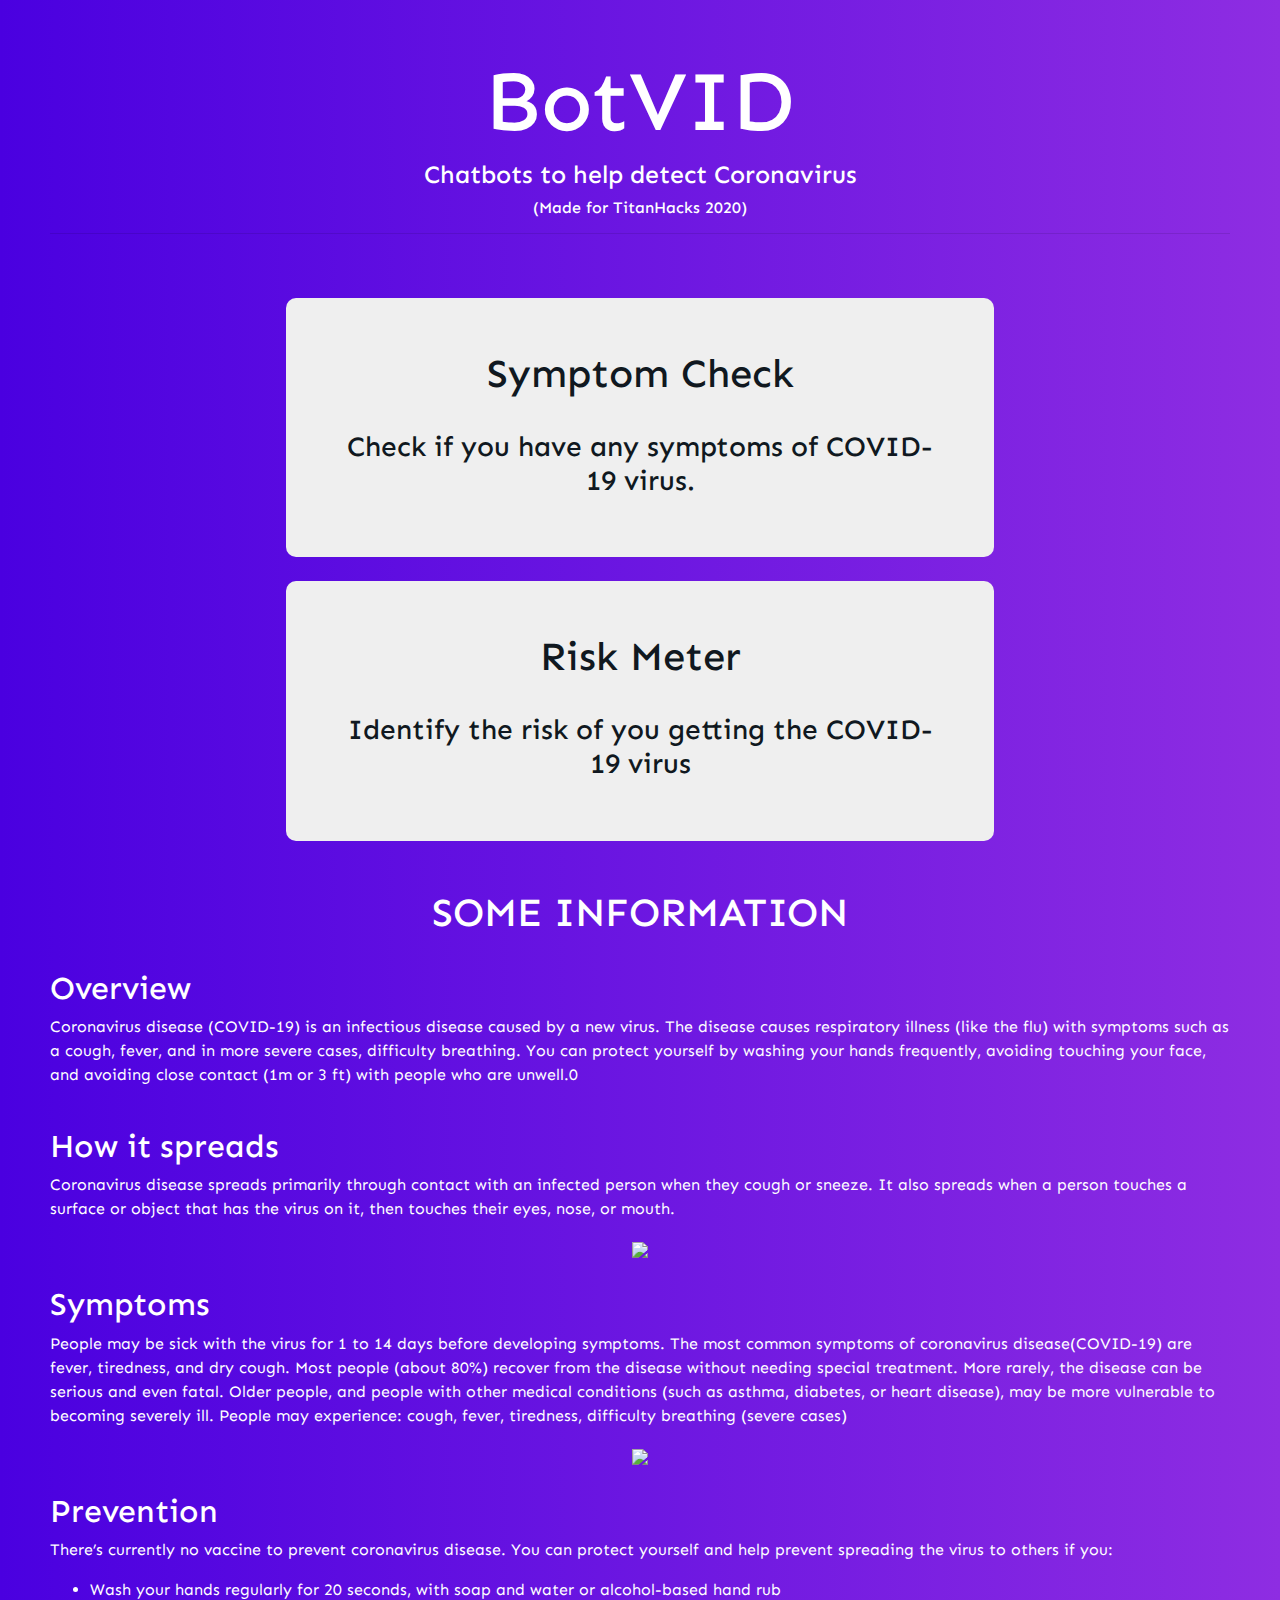
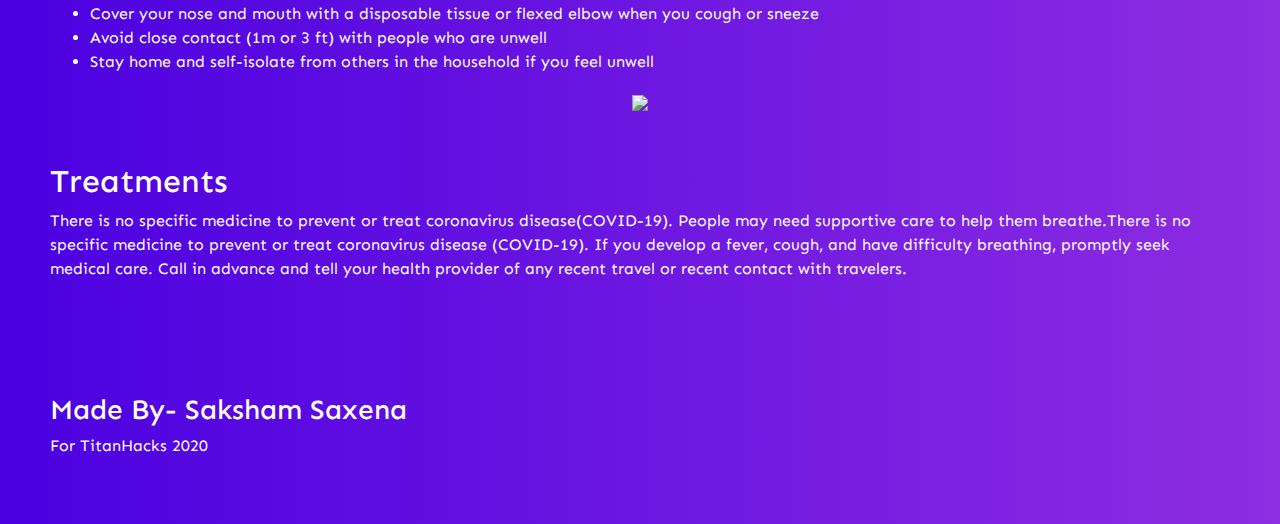
==== index.html @ 9acfb436 "Initial Files" ====
<!doctype html>
<html lang="en">

<!-- Titan Hacks By Saksham Saxena -->

<head>
    <!-- Required meta tags -->
    <meta charset="utf-8">
    <meta name="viewport" content="width=device-width, initial-scale=1, shrink-to-fit=no">
    <link href="https://fonts.googleapis.com/css2?family=Sen&display=swap" rel="stylesheet">
    <!-- Bootstrap CSS -->
    <link rel="stylesheet" href="https://stackpath.bootstrapcdn.com/bootstrap/4.4.1/css/bootstrap.min.css" integrity="sha384-Vkoo8x4CGsO3+Hhxv8T/Q5PaXtkKtu6ug5TOeNV6gBiFeWPGFN9MuhOf23Q9Ifjh" crossorigin="anonymous">
    <link rel="stylesheet" href="style/index.css">

    <title>BotVid</title>
</head>

<body>
    <div class="text-center">

        <h1 class="title">BotVID</h1>
        <h2 class="sub-title">Chatbots to help detect Coronavirus</h2>
        <h6>(Made for TitanHacks 2020)</h6>


        <hr class="divider" />
        <br/><br/>

        <a href="SymptomBot.html"><button><h1>Symptom Check</h1> <br/> <h3>Check if you have any symptoms of COVID-19 virus.</h3></button></a>
        <br/><br/>

        <a href="RiskBot.html"><button><h1>Risk Meter</h1> <br/> <h3>Identify the risk of you getting the COVID-19 virus</h3></button></a>
        <br/><br/>
        <br/>
        <h1>SOME INFORMATION</h1><br/>
    </div>

    <h2>Overview</h2>
    <p>Coronavirus disease (COVID-19) is an infectious disease caused by a new virus. The disease causes respiratory illness (like the flu) with symptoms such as a cough, fever, and in more severe cases, difficulty breathing. You can protect yourself by
        washing your hands frequently, avoiding touching your face, and avoiding close contact (1m or 3 ft) with people who are unwell.0</p>

    <br/>
    <h2>How it spreads</h2>
    <p>Coronavirus disease spreads primarily through contact with an infected person when they cough or sneeze. It also spreads when a person touches a surface or object that has the virus on it, then touches their eyes, nose, or mouth.</p>
    <div class="text-center">
        <img src="https://www.mygov.in/sites/all/themes/mygov/images/covid/block-one.png" />
    </div>
    <br/>
    <h2>Symptoms</h2>
    <p>People may be sick with the virus for 1 to 14 days before developing symptoms. The most common symptoms of coronavirus disease(COVID-19) are fever, tiredness, and dry cough. Most people (about 80%) recover from the disease without needing special
        treatment. More rarely, the disease can be serious and even fatal. Older people, and people with other medical conditions (such as asthma, diabetes, or heart disease), may be more vulnerable to becoming severely ill. People may experience: cough,
        fever, tiredness, difficulty breathing (severe cases)</p>
    <div class="text-center" id="img-block">
        <img src="https://www.mygov.in/sites/all/themes/mygov/images/covid/symptoms.png" />
    </div>
    <br/>
    <h2>Prevention</h2>
    <p>There’s currently no vaccine to prevent coronavirus disease. You can protect yourself and help prevent spreading the virus to others if you: </p>
    </div>
    <ul>
        <li>Wash your hands regularly for 20 seconds, with soap and water or alcohol-based hand rub</li>
        <li>Cover your nose and mouth with a disposable tissue or flexed elbow when you cough or sneeze</li>
        <li>Avoid close contact (1m or 3 ft) with people who are unwell</li>
        <li>Stay home and self-isolate from others in the household if you feel unwell</li>
    </ul>
    <div class="text-center">
        <img src="https://www.mygov.in/sites/all/themes/mygov/images/covid/block-two.png" />
    </div>
    <br/>
    </div>
    <br/>
    <h2>Treatments</h2>
    <p>There is no specific medicine to prevent or treat coronavirus disease(COVID-19). People may need supportive care to help them breathe.There is no specific medicine to prevent or treat coronavirus disease (COVID-19). If you develop a fever, cough,
        and have difficulty breathing, promptly seek medical care. Call in advance and tell your health provider of any recent travel or recent contact with travelers.</p>
    </div>
    <br/>
    </div> <br/><br/><br/>
    <h3>Made By- Saksham Saxena</h3>
    <p>For TitanHacks 2020</p>



    <script src="https://code.jquery.com/jquery-3.4.1.slim.min.js" integrity="sha384-J6qa4849blE2+poT4WnyKhv5vZF5SrPo0iEjwBvKU7imGFAV0wwj1yYfoRSJoZ+n" crossorigin="anonymous"></script>
    <script src="https://cdn.jsdelivr.net/npm/popper.js@1.16.0/dist/umd/popper.min.js" integrity="sha384-Q6E9RHvbIyZFJoft+2mJbHaEWldlvI9IOYy5n3zV9zzTtmI3UksdQRVvoxMfooAo" crossorigin="anonymous"></script>
    <script src="https://stackpath.bootstrapcdn.com/bootstrap/4.4.1/js/bootstrap.min.js" integrity="sha384-wfSDF2E50Y2D1uUdj0O3uMBJnjuUD4Ih7YwaYd1iqfktj0Uod8GCExl3Og8ifwB6" crossorigin="anonymous"></script>
</body>

</html>
---- style/index.css ----
body {
    background: #8E2DE2;
    background: -webkit-linear-gradient(to right, #4A00E0, #8E2DE2);
    background: linear-gradient(to right, #4A00E0, #8E2DE2);
    padding: 50px;
    color: white;
    font-family: 'Sen', sans-serif;
}

.title {
    font-size: 85px;
}

.sub-title {
    font-size: 25px;
}

.divider {
    color: white;
}

button {
    border: 10px;
    width: 60%;
    height: 60%;
    padding: 52px 52px;
    text-align: center;
    text-decoration: none;
    border-radius: 10px;
    display: inline-block;
    color: #101820;
}

.column {
    float: left;
    width: 25%;
}


/* Clear floats after the columns */

.row:after {
    content: "";
    display: table;
    clear: both;
}

#img-Block {
    background-color: grey;
}
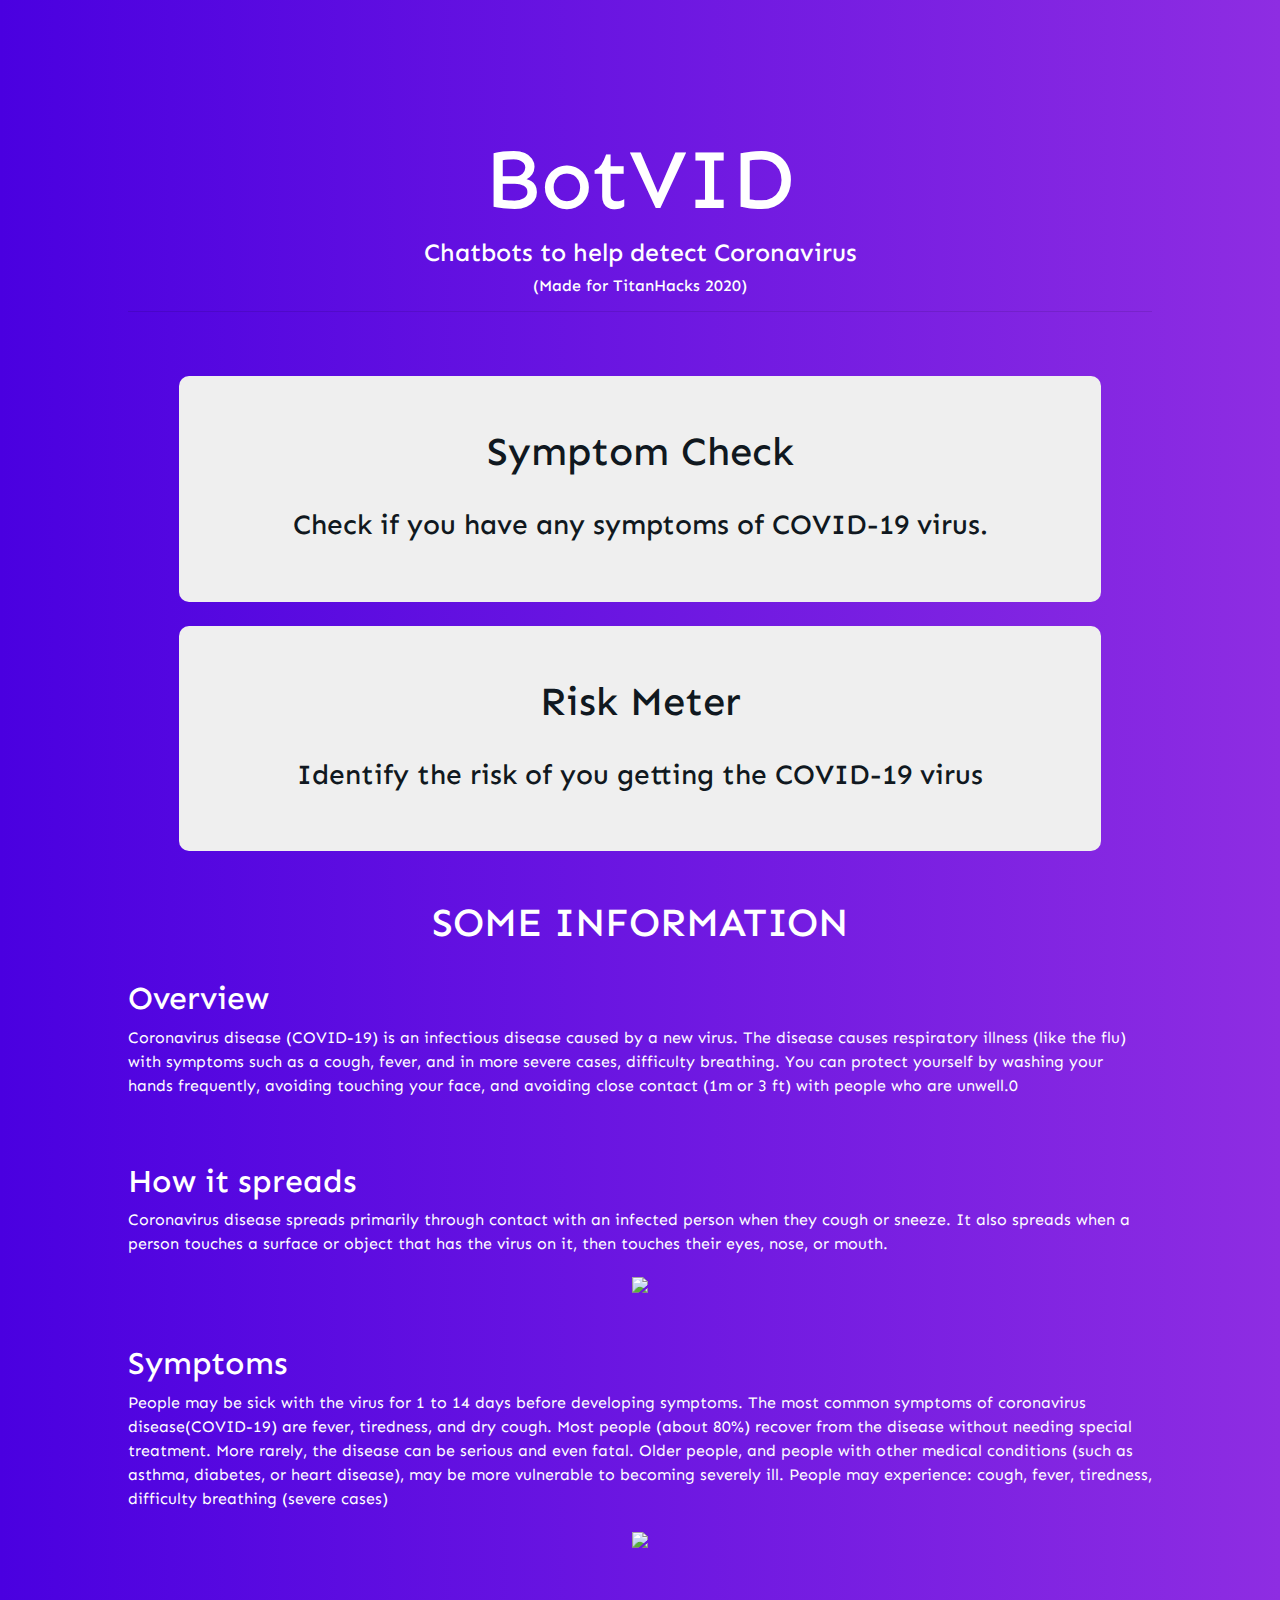
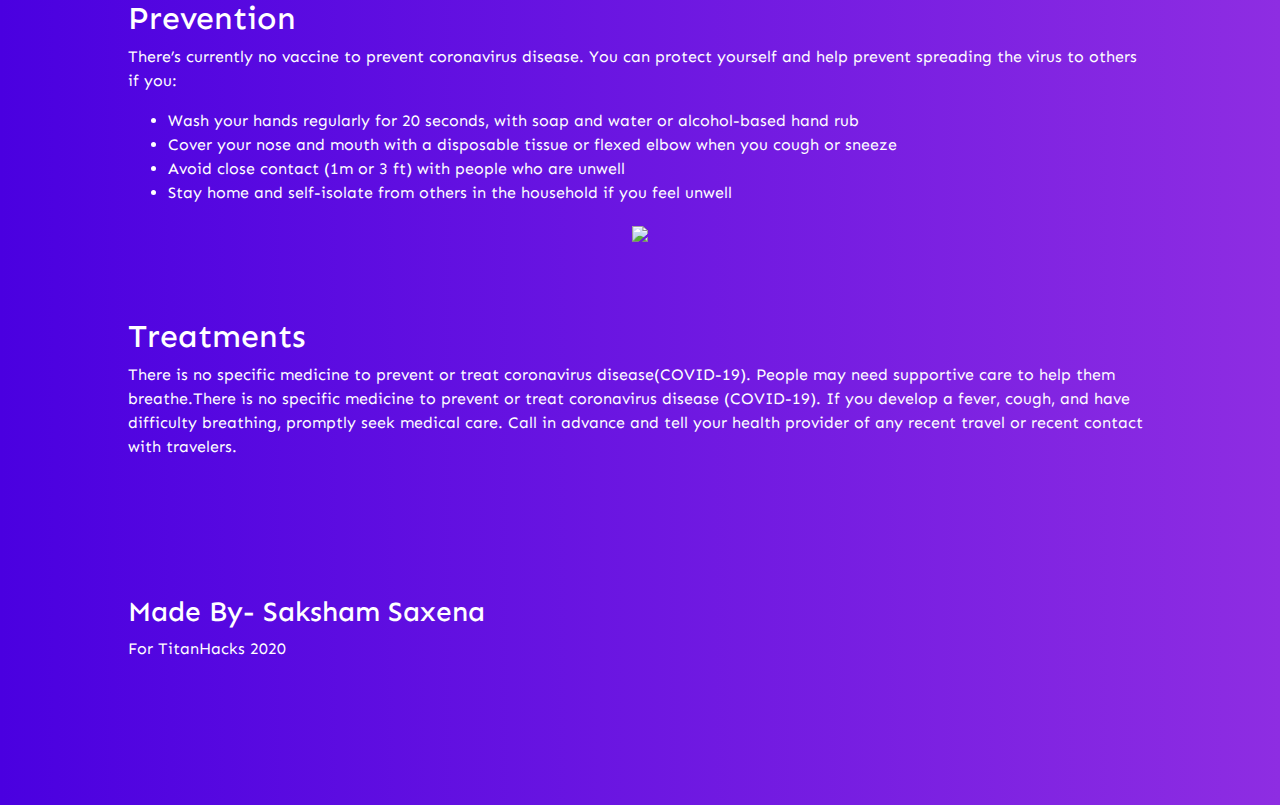
==== commit bda0d1b0: "Add files via upload" ====
--- a/index.html
+++ b/index.html
@@ -39,21 +39,21 @@
     <p>Coronavirus disease (COVID-19) is an infectious disease caused by a new virus. The disease causes respiratory illness (like the flu) with symptoms such as a cough, fever, and in more severe cases, difficulty breathing. You can protect yourself by
         washing your hands frequently, avoiding touching your face, and avoiding close contact (1m or 3 ft) with people who are unwell.0</p>
 
-    <br/>
+    <br/> <br/>
     <h2>How it spreads</h2>
     <p>Coronavirus disease spreads primarily through contact with an infected person when they cough or sneeze. It also spreads when a person touches a surface or object that has the virus on it, then touches their eyes, nose, or mouth.</p>
     <div class="text-center">
-        <img src="https://www.mygov.in/sites/all/themes/mygov/images/covid/block-one.png" />
+        <img src="https://www.mygov.in/sites/all/themes/mygov/images/covid/block-one.png" width="100%" />
     </div>
-    <br/>
+    <br/> <br/>
     <h2>Symptoms</h2>
     <p>People may be sick with the virus for 1 to 14 days before developing symptoms. The most common symptoms of coronavirus disease(COVID-19) are fever, tiredness, and dry cough. Most people (about 80%) recover from the disease without needing special
         treatment. More rarely, the disease can be serious and even fatal. Older people, and people with other medical conditions (such as asthma, diabetes, or heart disease), may be more vulnerable to becoming severely ill. People may experience: cough,
         fever, tiredness, difficulty breathing (severe cases)</p>
     <div class="text-center" id="img-block">
-        <img src="https://www.mygov.in/sites/all/themes/mygov/images/covid/symptoms.png" />
+        <img src="https://www.mygov.in/sites/all/themes/mygov/images/covid/symptoms.png" width="100%" />
     </div>
-    <br/>
+    <br/> <br/>
     <h2>Prevention</h2>
     <p>There’s currently no vaccine to prevent coronavirus disease. You can protect yourself and help prevent spreading the virus to others if you: </p>
     </div>
@@ -64,16 +64,16 @@
         <li>Stay home and self-isolate from others in the household if you feel unwell</li>
     </ul>
     <div class="text-center">
-        <img src="https://www.mygov.in/sites/all/themes/mygov/images/covid/block-two.png" />
+        <img src="https://www.mygov.in/sites/all/themes/mygov/images/covid/block-two.png" width="100%" />
     </div>
-    <br/>
+    <br/> <br/>
     </div>
     <br/>
     <h2>Treatments</h2>
     <p>There is no specific medicine to prevent or treat coronavirus disease(COVID-19). People may need supportive care to help them breathe.There is no specific medicine to prevent or treat coronavirus disease (COVID-19). If you develop a fever, cough,
         and have difficulty breathing, promptly seek medical care. Call in advance and tell your health provider of any recent travel or recent contact with travelers.</p>
     </div>
-    <br/>
+    <br/> <br/>
     </div> <br/><br/><br/>
     <h3>Made By- Saksham Saxena</h3>
     <p>For TitanHacks 2020</p>
--- a/style/index.css
+++ b/style/index.css
@@ -2,7 +2,7 @@
     background: #8E2DE2;
     background: -webkit-linear-gradient(to right, #4A00E0, #8E2DE2);
     background: linear-gradient(to right, #4A00E0, #8E2DE2);
-    padding: 50px;
+    padding: 10%;
     color: white;
     font-family: 'Sen', sans-serif;
 }
@@ -21,7 +21,7 @@
 
 button {
     border: 10px;
-    width: 60%;
+    width: 90%;
     height: 60%;
     padding: 52px 52px;
     text-align: center;
